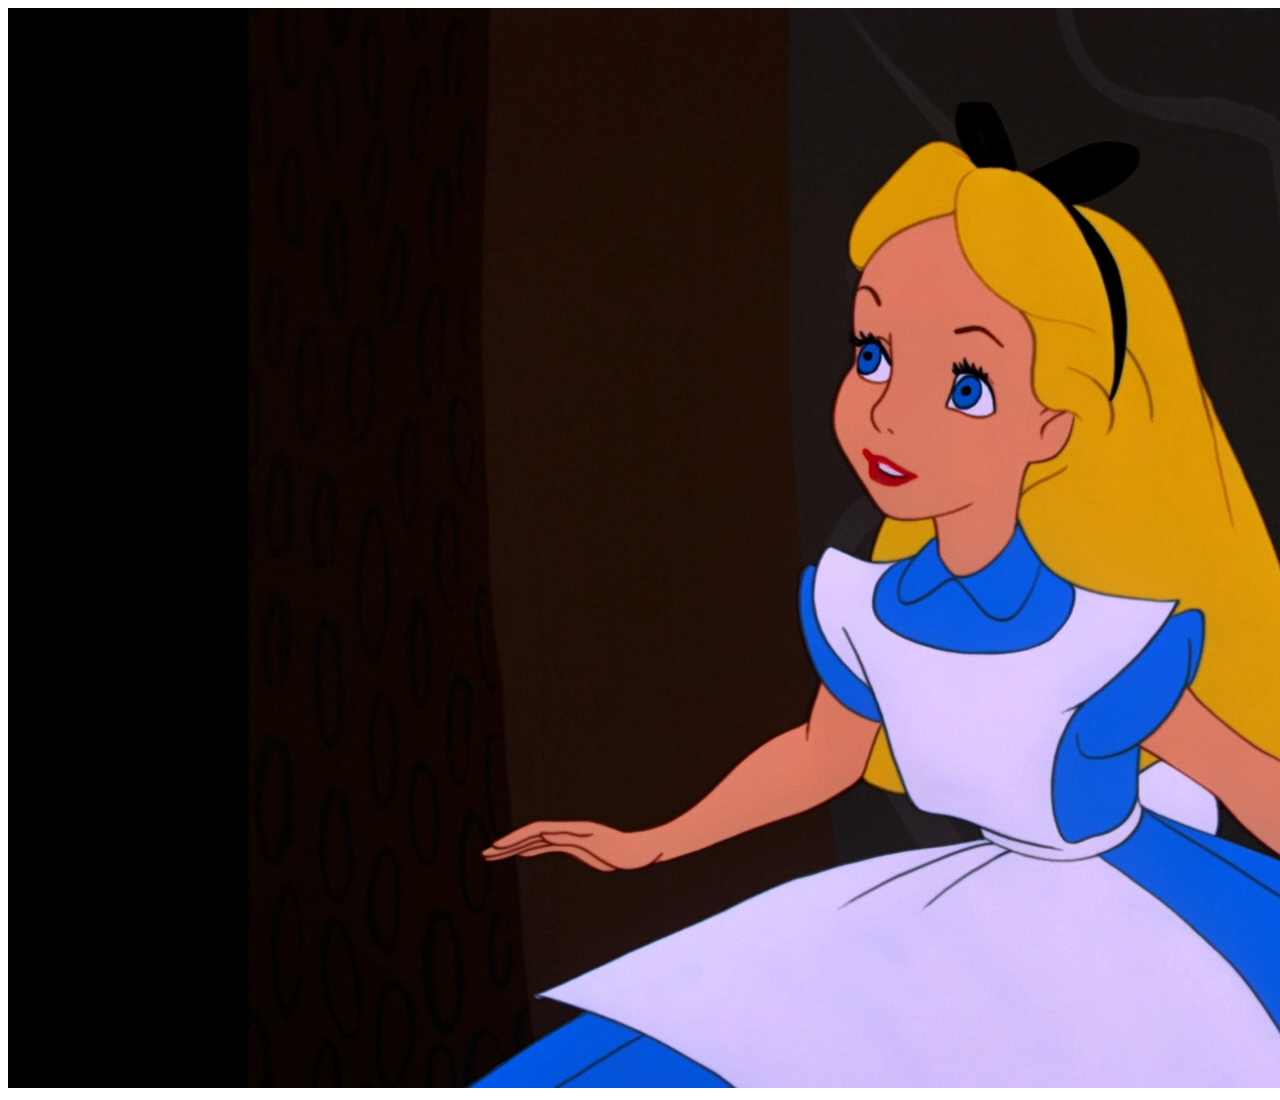
==== slideshow.html @ c76d1419 "Click listener" ====
<!DOCTYPE html>
<html>
    <head>
        <meta charset="utf-8">
        <title>Slideshow</title>
    </head>
    <body>
        <img id="image" src="images/1.jpg" alt="">
        <script src="jquery-1.11.0.js"></script>
        <script>
        
        $('#image').click(function(){
        	console.log('hi');
 });
 
        </script>
    </body>
</html>
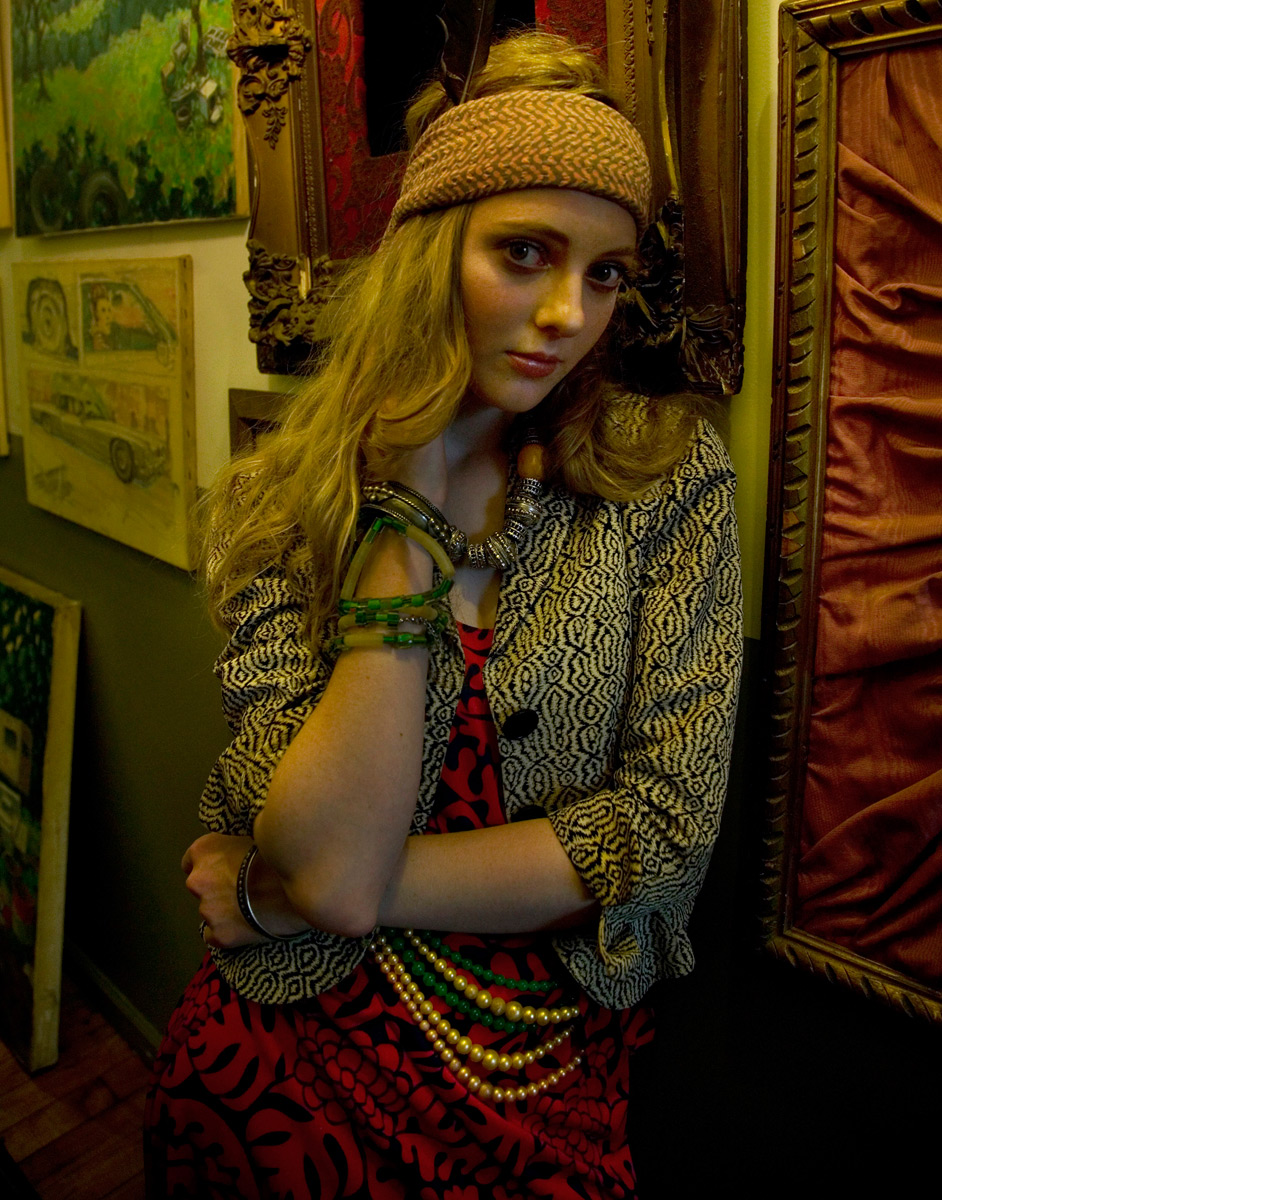
==== commit 11941ee7: "midterm1" ====
--- a/slideshow.html
+++ b/slideshow.html
@@ -3,15 +3,124 @@
     <head>
         <meta charset="utf-8">
         <title>Slideshow</title>
+         <style>
+    body {
+        margin: 0;
+    }
+    </style>
     </head>
     <body>
         <img id="image" src="images/1.jpg" alt="">
         <script src="jquery-1.11.0.js"></script>
-        <script>
-        
-        $('#image').click(function(){
-        	console.log('hi');
+       
+     <script>
+     var images = [
+      {
+        src: 'images/1.jpg',
+        width: 960,
+        height: 640
+    },
+      {
+        src: 'images/2.jpg',
+        width: 960,
+        height: 640
+    },
+ {
+        src: 'images/3.jpg',
+        width: 960,
+        height: 640
+    },     
+{
+        src: 'images/4.jpg',
+        width: 960,
+        height: 640
+    },
+ {
+        src: 'images/5.jpg',
+        width: 960,
+        height: 640
+    },     
+ {
+        src: 'images/6.jpg',
+        width: 960,
+        height: 640
+    },
+ {
+        src: 'images/7.jpg',
+        width: 960,
+        height: 640
+    },
+ {
+        src: 'images/8.jpg',
+        width: 960,
+        height: 640
+    },
+ {
+        src: 'images/9.jpg',
+        width: 960,
+        height: 640
+    },
+ {
+        src: 'images/10.jpg',
+        width: 960,
+        height: 640
+    },
+ {
+        src: 'images/11.jpg',
+        width: 960,
+        height: 640
+    },
+ {
+        src: 'images/12.jpg',
+        width: 960,
+        height: 640
+    },
+ {
+        src: 'images/13.jpg',
+        width: 960,
+        height: 640
+    }
+     ];
+     //display images in order
+          var num = 0;
+          var max = images.length - 1;
+      //anonymous function counter
+          $('#image').click(function(){
+             	num ++;
+        	if (num > max) {
+        		num = 0;
+        		}
+        //assigning images to this
+       	var image = images[num];
+       this.src = image.src;
+     
+       //resize images
+       function resizeImage(){
+       var image = images[num];
+       var ratio = image.width / image.height;
+       var width = $(window).width();
+       var height = width / ratio;
+       $('#image').css('width', width);
+       $('#image').css('height', height);    
+       }
+       // Resize on page load
+
+       resizeImage();
+       $('#image').click(function(){
+       num++;
+       if (num > max) {
+       num = 0;
+       }
+       var image = images[num];
+       this.src = image.src;
+       // Resize when the slide show advances
+       resizeImage();     
+       
  });
+ // Resize when the window is resized
+$(window).resize(resizeImage);
+ });
+
  
         </script>
     </body>
